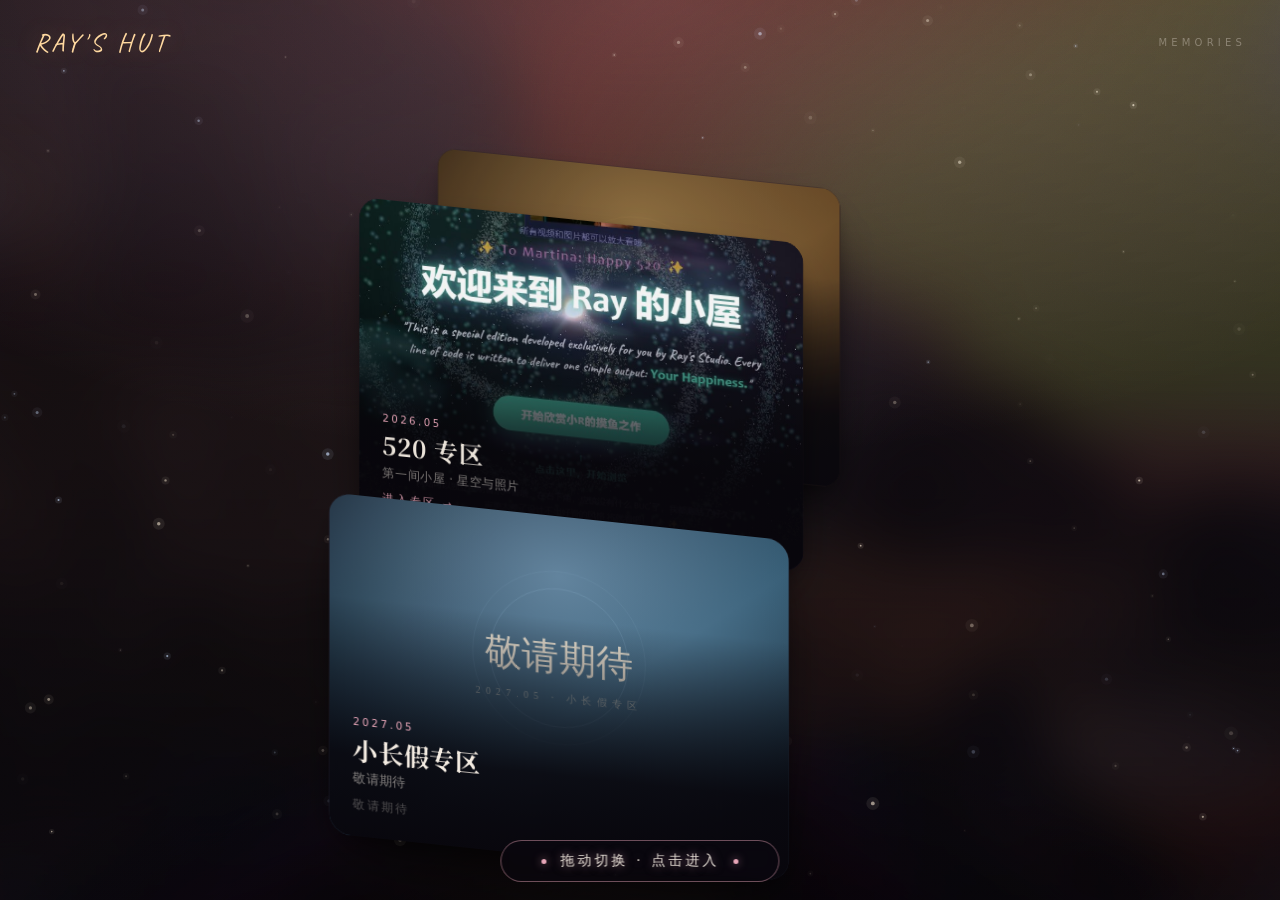
==== preview/index.html @ ca601b67 "feat: 新增门户预览版（/preview/）" ====
<!doctype html>
<html lang="zh-CN">
  <head>
    <meta charset="UTF-8" />
    <meta name="viewport" content="width=device-width, initial-scale=1, viewport-fit=cover" />
    <title>Ray 的小屋</title>
    <link rel="preconnect" href="https://fonts.googleapis.com" />
    <link rel="preconnect" href="https://fonts.gstatic.com" crossorigin />
    <link href="https://fonts.googleapis.com/css2?family=Caveat:wght@500;700&family=Noto+Serif+SC:wght@500;700&display=swap" rel="stylesheet" />
    <link rel="icon" href="./520/%E5%9B%BE%E6%A0%87.ico" />
    <script type="module" crossorigin src="./assets/index-DosHElN5.js"></script>
    <link rel="stylesheet" crossorigin href="./assets/index-BkQzFIKy.css">
  </head>
  <body>
    <div id="root"></div>
  </body>
</html>
---- preview/assets/index-BkQzFIKy.css ----
.card-swap{position:relative;width:100%;height:100%;outline:none;-webkit-tap-highlight-color:transparent}.card-swap-sizer{max-height:100%;overflow:hidden;pointer-events:none}.card-swap-sizer>span{display:block;width:100%;max-width:var(--swap-stage-w);aspect-ratio:var(--swap-ratio)}.card-swap-stage{position:absolute;top:50%;left:50%;width:var(--swap-stage-w);height:var(--swap-stage-h);perspective:900px;transform:translate(-50%,-50%);pointer-events:none}.card-swap-slot{position:absolute;top:var(--swap-oy);left:var(--swap-ox);width:var(--swap-w);height:var(--swap-h);margin:calc(var(--swap-h) / -2) 0 0 calc(var(--swap-w) / -2);border-radius:var(--swap-radius);overflow:hidden;isolation:isolate;box-shadow:var(--swap-shadow);pointer-events:auto;user-select:none;-webkit-user-select:none;touch-action:pan-y;backface-visibility:hidden;-webkit-backface-visibility:hidden}.card-swap:focus-visible .card-swap-slot[data-front]{outline:2px solid var(--swap-ink);outline-offset:3px}.card-swap-shade{position:absolute;top:0;right:0;bottom:0;left:0;z-index:3;border-radius:inherit;background:var(--swap-shade);opacity:0;pointer-events:none}.card-swap-card{position:relative;width:100%;height:100%;box-sizing:border-box;border-radius:inherit;overflow:hidden;isolation:isolate;background:var(--swap-tile);color:var(--swap-ink)}.card-swap-card-rim{position:absolute;top:0;right:0;bottom:0;left:0;z-index:2;border-radius:inherit;box-shadow:inset 0 0 0 1px var(--swap-tile-edge),inset 0 1px 0 var(--swap-tile-highlight);pointer-events:none}.card-swap-item{display:flex;flex-direction:column;gap:6px;height:100%;padding:6px;box-sizing:border-box}.card-swap-head{display:flex;flex:none;align-items:center;gap:10px;min-width:0;height:30px;padding:0 6px}.card-swap-icon{display:grid;flex:none;place-items:center;width:24px;height:24px;border-radius:50%;background:var(--swap-badge)}.card-swap-title{overflow:hidden;font-size:14px;font-weight:500;line-height:1.2;letter-spacing:-.01em;text-overflow:ellipsis;white-space:nowrap}.card-swap-media{position:relative;flex:1;min-height:0;overflow:hidden;border-radius:max(0px,calc(var(--swap-radius) - 6px));background:var(--swap-badge)}.card-swap-media img{position:absolute;top:0;right:0;bottom:0;left:0;display:block;width:100%;height:100%;object-fit:cover;pointer-events:none;-webkit-user-select:none;user-select:none;-webkit-user-drag:none}.card-swap-media:after{content:"";position:absolute;top:0;right:0;bottom:0;left:0;border-radius:inherit;box-shadow:inset 0 0 0 1px var(--swap-media-edge);pointer-events:none}:root{--accent: #e8a6b8;--ink: #f4ece2}*{box-sizing:border-box}html,body,#root{height:100%;margin:0}body{background:#07050b;color:var(--ink);font-family:PingFang SC,Microsoft YaHei,ui-sans-serif,system-ui,sans-serif;overflow:hidden;-webkit-tap-highlight-color:transparent}.page{position:fixed;top:0;right:0;bottom:0;left:0;transition:filter .55s ease,transform .9s ease}.page.leaving{filter:blur(32px) brightness(.72);transform:scale(1.06);pointer-events:none}.backdrop{position:absolute;top:0;right:0;bottom:0;left:0;z-index:0;overflow:hidden}.bg-layer{position:absolute;top:-6%;right:-6%;bottom:-6%;left:-6%;background-size:cover;background-position:center;filter:blur(30px) brightness(.5) saturate(1.25);transform:scale(1.08);opacity:0;transition:opacity .9s ease;will-change:opacity}.bg-layer.on{opacity:1}.bg-layer.fade{animation:bgIn 1.1s ease both}@keyframes bgIn{0%{opacity:0}to{opacity:1}}.tint{position:absolute;top:0;right:0;bottom:0;left:0;background:radial-gradient(120% 80% at 50% 0%,color-mix(in srgb,var(--accent) 26%,transparent),transparent 64%),radial-gradient(90% 60% at 50% 112%,rgba(0,0,0,.8),transparent 62%),linear-gradient(180deg,#07050b80,#07050bdb);transition:background .8s ease}.stars{position:absolute;top:0;right:0;bottom:0;left:0;z-index:1;pointer-events:none;opacity:1;mix-blend-mode:screen}.grain{position:absolute;top:0;right:0;bottom:0;left:0;z-index:2;pointer-events:none;opacity:.055;mix-blend-mode:overlay;background-image:url("data:image/svg+xml;utf8,<svg xmlns='http://www.w3.org/2000/svg' width='140' height='140'><filter id='n'><feTurbulence type='fractalNoise' baseFrequency='0.9' numOctaves='2' stitchTiles='stitch'/></filter><rect width='140' height='140' filter='url(%23n)'/></svg>");background-size:140px 140px}.top{position:absolute;top:0;left:0;right:0;z-index:5;display:flex;justify-content:space-between;align-items:center;padding:26px 34px;pointer-events:none}.logo{font-family:Caveat,cursive;font-size:26px;letter-spacing:4px;color:#ffd9a0;text-shadow:0 0 24px rgba(255,190,120,.3)}.tag{font-size:10px;letter-spacing:.42em;color:#f4ece259}.swap-wrap{position:absolute;top:0;right:0;bottom:0;left:0;z-index:4}.swap-wrap .card-swap-stage{margin:-92px 0 0 -40px}.zone-card{position:absolute;top:0;right:0;bottom:0;left:0;overflow:hidden;background:linear-gradient(165deg,color-mix(in srgb,var(--accent) 14%,#191320),#120d18);color:var(--ink)}.zone-media{position:absolute;top:0;right:0;bottom:0;left:0;overflow:hidden;background:#120e18}.zone-media img{width:100%;height:100%;object-fit:cover;display:block}.zone-media:after{content:"";position:absolute;top:0;right:0;bottom:0;left:0;background:linear-gradient(0deg,#08060cfa,#08060ce6,#08060c73 48%,#08060c00 70%)}.zone-body{position:absolute;left:0;right:0;bottom:0;padding:22px 24px 24px}.zone-date{font-size:10.5px;letter-spacing:.24em;color:var(--accent)}.zone-body h2{font-family:"Noto Serif SC",serif;font-weight:700;font-size:25px;margin:7px 0 5px;line-height:1.25;letter-spacing:.02em}.zone-body p{margin:0;font-size:12.5px;color:#f4ece285}.zone-enter{display:inline-block;margin-top:10px;font-size:11.5px;letter-spacing:.18em;color:var(--accent);opacity:.92}.zone-card.soon .zone-media img{filter:saturate(.9)}.zone-card.soon .zone-enter{color:#f4ece252}.hint{position:absolute;left:50%;bottom:18px;transform:translate(-50%);z-index:5;display:inline-flex;align-items:center;padding:11px 26px;border-radius:999px;white-space:nowrap;pointer-events:none;font-size:14px;font-weight:500;letter-spacing:.22em;color:#faf3e8e6;text-shadow:0 0 10px color-mix(in srgb,var(--accent) 55%,transparent);border:1px solid color-mix(in srgb,var(--accent) 45%,transparent);background:#0c09128c;backdrop-filter:blur(8px);-webkit-backdrop-filter:blur(8px);animation:hintBreath 3.2s ease-in-out infinite}@keyframes hintBreath{0%,to{border-color:color-mix(in srgb,var(--accent) 32%,transparent);box-shadow:0 0 10px color-mix(in srgb,var(--accent) 18%,transparent),inset 0 0 8px color-mix(in srgb,var(--accent) 10%,transparent)}50%{border-color:color-mix(in srgb,var(--accent) 78%,transparent);box-shadow:0 0 28px color-mix(in srgb,var(--accent) 48%,transparent),0 0 60px color-mix(in srgb,var(--accent) 18%,transparent),inset 0 0 16px color-mix(in srgb,var(--accent) 20%,transparent)}}.hint .dot{display:inline-block;width:5px;height:5px;border-radius:50%;background:var(--accent);margin:0 14px;vertical-align:middle;box-shadow:0 0 8px color-mix(in srgb,var(--accent) 70%,transparent);animation:breathe 2.4s ease-in-out infinite}@keyframes breathe{0%,to{opacity:.3}50%{opacity:1}}.flash{position:absolute;top:0;right:0;bottom:0;left:0;z-index:20;background:#fff7ea;opacity:0;pointer-events:none;transition:opacity .55s ease}.flash.on{opacity:1}.toast{position:absolute;left:50%;bottom:74px;transform:translate(-50%,10px);z-index:20;padding:9px 18px;border-radius:999px;background:#14101ae6;border:1px solid rgba(255,255,255,.12);font-size:12px;letter-spacing:.1em;color:#f4ece2cc;opacity:0;pointer-events:none;transition:opacity .3s ease,transform .3s ease}.toast.on{opacity:1;transform:translate(-50%)}@media (max-width: 767px){.swap-wrap .card-swap-stage{margin:-28px 0 0}}@media (max-width: 640px){.top{padding:20px}.logo{font-size:22px}.tag{display:none}.zone-body{padding:16px 18px 18px}.zone-body h2{font-size:22px}.hint{font-size:12px;padding:9px 18px;letter-spacing:.16em;bottom:14px}}.enter-zoom{position:fixed;top:0;right:0;bottom:0;left:0;z-index:30;background-size:cover;background-position:center;transform-origin:50% 58%;animation:dive .8s cubic-bezier(.35,0,.2,1) forwards}@keyframes dive{0%{opacity:0;transform:scale(.74);filter:blur(10px)}28%{opacity:1;filter:blur(0)}to{opacity:1;transform:scale(1.65);filter:blur(2px)}}.enter-veil{position:absolute;top:0;right:0;bottom:0;left:0;background:radial-gradient(circle at 50% 52%,#0000 26%,#0000009e);opacity:0;animation:veil .8s ease forwards}@keyframes veil{0%,50%{opacity:0}to{opacity:1}}
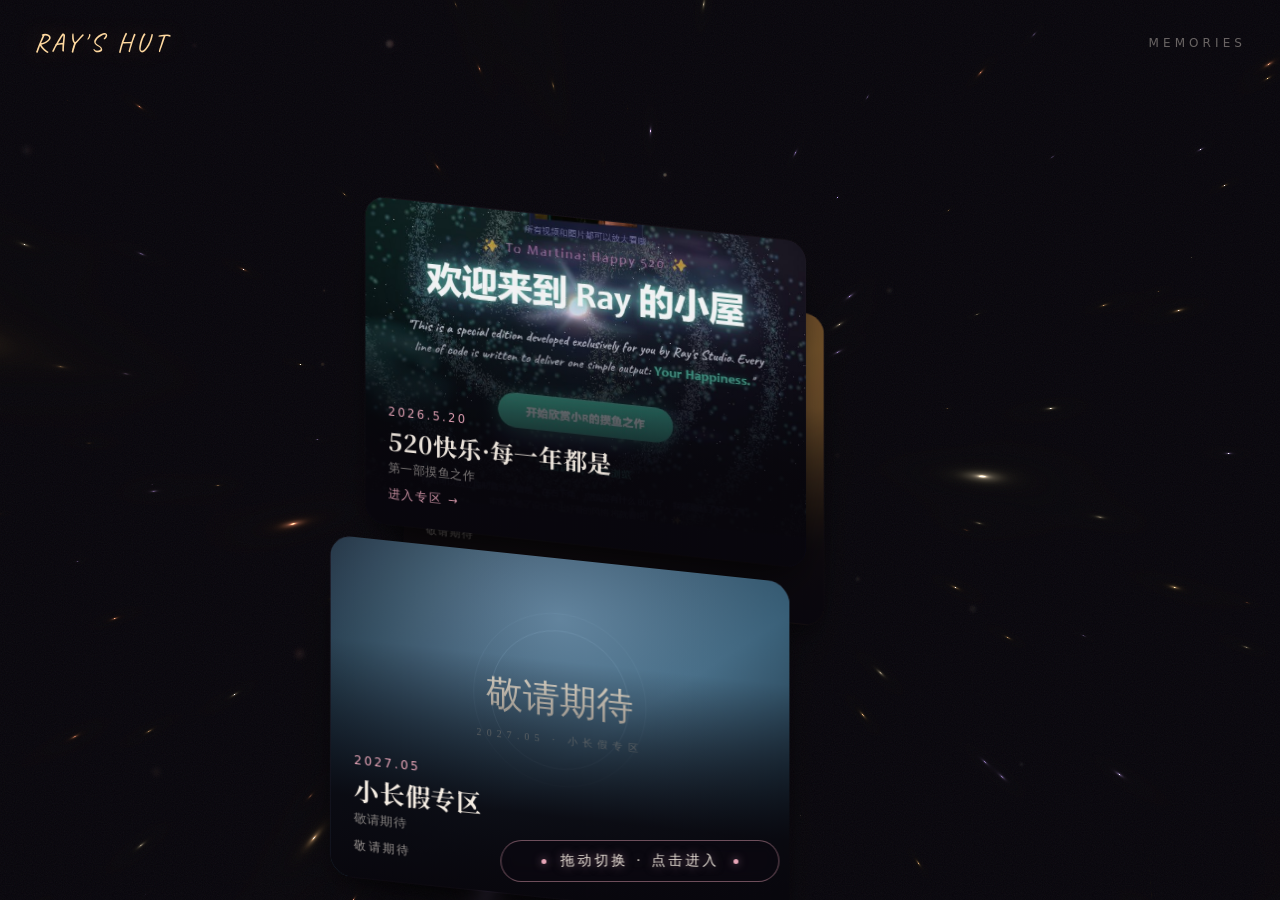
==== commit c64d0282: "feat(portal): ?????????+???????????????????????????" ====
--- a/preview/index.html
+++ b/preview/index.html
@@ -8,8 +8,8 @@
     <link rel="preconnect" href="https://fonts.gstatic.com" crossorigin />
     <link href="https://fonts.googleapis.com/css2?family=Caveat:wght@500;700&family=Noto+Serif+SC:wght@500;700&display=swap" rel="stylesheet" />
     <link rel="icon" href="./520/%E5%9B%BE%E6%A0%87.ico" />
-    <script type="module" crossorigin src="./assets/index-DosHElN5.js"></script>
-    <link rel="stylesheet" crossorigin href="./assets/index-BkQzFIKy.css">
+    <script type="module" crossorigin src="./assets/index-ryickRd9.js"></script>
+    <link rel="stylesheet" crossorigin href="./assets/index-BBUZk8Dk.css">
   </head>
   <body>
     <div id="root"></div>
--- a/preview/assets/index-BBUZk8Dk.css
+++ b/preview/assets/index-BBUZk8Dk.css
@@ -0,0 +1 @@
+.card-swap{position:relative;width:100%;height:100%;outline:none;-webkit-tap-highlight-color:transparent}.card-swap-sizer{max-height:100%;overflow:hidden;pointer-events:none}.card-swap-sizer>span{display:block;width:100%;max-width:var(--swap-stage-w);aspect-ratio:var(--swap-ratio)}.card-swap-stage{position:absolute;top:50%;left:50%;width:var(--swap-stage-w);height:var(--swap-stage-h);perspective:900px;transform:translate(-50%,-50%);pointer-events:none}.card-swap-slot{position:absolute;top:var(--swap-oy);left:var(--swap-ox);width:var(--swap-w);height:var(--swap-h);margin:calc(var(--swap-h) / -2) 0 0 calc(var(--swap-w) / -2);border-radius:var(--swap-radius);overflow:hidden;isolation:isolate;box-shadow:var(--swap-shadow);pointer-events:auto;user-select:none;-webkit-user-select:none;touch-action:pan-y;backface-visibility:hidden;-webkit-backface-visibility:hidden}.card-swap:focus-visible .card-swap-slot[data-front]{outline:2px solid var(--swap-ink);outline-offset:3px}.card-swap-shade{position:absolute;top:0;right:0;bottom:0;left:0;z-index:3;border-radius:inherit;background:var(--swap-shade);opacity:0;pointer-events:none}.card-swap-card{position:relative;width:100%;height:100%;box-sizing:border-box;border-radius:inherit;overflow:hidden;isolation:isolate;background:var(--swap-tile);color:var(--swap-ink)}.card-swap-card-rim{position:absolute;top:0;right:0;bottom:0;left:0;z-index:2;border-radius:inherit;box-shadow:inset 0 0 0 1px var(--swap-tile-edge),inset 0 1px 0 var(--swap-tile-highlight);pointer-events:none}.card-swap-item{display:flex;flex-direction:column;gap:6px;height:100%;padding:6px;box-sizing:border-box}.card-swap-head{display:flex;flex:none;align-items:center;gap:10px;min-width:0;height:30px;padding:0 6px}.card-swap-icon{display:grid;flex:none;place-items:center;width:24px;height:24px;border-radius:50%;background:var(--swap-badge)}.card-swap-title{overflow:hidden;font-size:14px;font-weight:500;line-height:1.2;letter-spacing:-.01em;text-overflow:ellipsis;white-space:nowrap}.card-swap-media{position:relative;flex:1;min-height:0;overflow:hidden;border-radius:max(0px,calc(var(--swap-radius) - 6px));background:var(--swap-badge)}.card-swap-media img{position:absolute;top:0;right:0;bottom:0;left:0;display:block;width:100%;height:100%;object-fit:cover;pointer-events:none;-webkit-user-select:none;user-select:none;-webkit-user-drag:none}.card-swap-media:after{content:"";position:absolute;top:0;right:0;bottom:0;left:0;border-radius:inherit;box-shadow:inset 0 0 0 1px var(--swap-media-edge);pointer-events:none}.galaxy-container{position:relative;width:100%;height:100%;overflow:hidden}.galaxy-canvas{position:absolute;top:0;right:0;bottom:0;left:0;display:block;width:100%;height:100%}.particles-container{position:relative;width:100%;height:100%;overflow:hidden}.particles-canvas{position:absolute;top:0;right:0;bottom:0;left:0;display:block;width:100%;height:100%}:root{--accent: #e8a6b8;--ink: #f4ece2}*{box-sizing:border-box}html,body,#root{height:100%;margin:0}body{background:#07050b;color:var(--ink);font-family:PingFang SC,Microsoft YaHei,ui-sans-serif,system-ui,sans-serif;overflow:hidden;-webkit-tap-highlight-color:transparent}.page{position:fixed;top:0;right:0;bottom:0;left:0;transition:filter .55s ease,transform .9s ease}.page.leaving{filter:blur(32px) brightness(.72);transform:scale(1.06);pointer-events:none}.sky{position:absolute;top:0;right:0;bottom:0;left:0;z-index:1;pointer-events:none;mix-blend-mode:screen}.sky>*{position:absolute;top:0;right:0;bottom:0;left:0;width:100%;height:100%}.grain{position:absolute;top:0;right:0;bottom:0;left:0;z-index:2;pointer-events:none;opacity:.055;mix-blend-mode:overlay;background-image:url("data:image/svg+xml;utf8,<svg xmlns='http://www.w3.org/2000/svg' width='140' height='140'><filter id='n'><feTurbulence type='fractalNoise' baseFrequency='0.9' numOctaves='2' stitchTiles='stitch'/></filter><rect width='140' height='140' filter='url(%23n)'/></svg>");background-size:140px 140px}.top{position:absolute;top:0;left:0;right:0;z-index:5;display:flex;justify-content:space-between;align-items:center;padding:26px 34px;pointer-events:none}.logo{font-family:Caveat,cursive;white-space:nowrap;font-size:26px;letter-spacing:4px;color:#ffd9a0;text-shadow:0 0 24px rgba(255,190,120,.3)}.tag{font-size:12px;letter-spacing:.34em;color:#f4ece266;white-space:nowrap}.swap-wrap{position:absolute;top:0;right:0;bottom:0;left:0;z-index:4}.swap-wrap .card-swap-stage{margin:-92px 0 0 -40px}.zone-card{position:absolute;top:0;right:0;bottom:0;left:0;overflow:hidden;background:linear-gradient(165deg,color-mix(in srgb,var(--accent) 14%,#191320),#120d18);color:var(--ink)}.zone-media{position:absolute;top:0;right:0;bottom:0;left:0;overflow:hidden;background:#120e18}.zone-media img{width:100%;height:100%;object-fit:cover;display:block}.zone-media:after{content:"";position:absolute;top:0;right:0;bottom:0;left:0;background:linear-gradient(0deg,#08060cfa,#08060ce6,#08060c73 48%,#08060c00 70%)}.zone-body{position:absolute;left:0;right:0;bottom:0;padding:22px 24px 24px}.zone-date{font-size:12px;letter-spacing:.2em;color:var(--accent)}.zone-body h2{font-family:"Noto Serif SC",serif;font-weight:700;font-size:25px;margin:7px 0 5px;line-height:1.25;letter-spacing:.02em}.zone-body p{margin:0;font-size:12.5px;color:#f4ece285}.zone-enter{display:inline-block;margin-top:10px;font-size:12px;letter-spacing:.18em;color:var(--accent);opacity:.92}.zone-card.soon .zone-media img{filter:saturate(.9)}.zone-card.soon .zone-enter{color:#f4ece2a8}.hint{position:absolute;left:50%;bottom:18px;transform:translate(-50%);z-index:5;display:inline-flex;align-items:center;padding:11px 26px;border-radius:999px;white-space:nowrap;pointer-events:none;font-size:14px;font-weight:500;letter-spacing:.22em;color:#faf3e8e6;text-shadow:0 0 10px color-mix(in srgb,var(--accent) 55%,transparent);border:1px solid color-mix(in srgb,var(--accent) 45%,transparent);background:#0c09128c;backdrop-filter:blur(8px);-webkit-backdrop-filter:blur(8px);animation:hintBreath 3.2s ease-in-out infinite}@keyframes hintBreath{0%,to{border-color:color-mix(in srgb,var(--accent) 32%,transparent);box-shadow:0 0 10px color-mix(in srgb,var(--accent) 18%,transparent),inset 0 0 8px color-mix(in srgb,var(--accent) 10%,transparent)}50%{border-color:color-mix(in srgb,var(--accent) 78%,transparent);box-shadow:0 0 28px color-mix(in srgb,var(--accent) 48%,transparent),0 0 60px color-mix(in srgb,var(--accent) 18%,transparent),inset 0 0 16px color-mix(in srgb,var(--accent) 20%,transparent)}}.hint .dot{display:inline-block;width:5px;height:5px;border-radius:50%;background:var(--accent);margin:0 14px;vertical-align:middle;box-shadow:0 0 8px color-mix(in srgb,var(--accent) 70%,transparent);animation:breathe 2.4s ease-in-out infinite}@keyframes breathe{0%,to{opacity:.3}50%{opacity:1}}.flash{position:absolute;top:0;right:0;bottom:0;left:0;z-index:20;background:#fff7ea;opacity:0;pointer-events:none;transition:opacity .55s ease}.flash.on{opacity:1}.toast{position:absolute;left:50%;bottom:74px;transform:translate(-50%,10px);z-index:20;padding:9px 18px;border-radius:999px;background:#14101ae6;border:1px solid rgba(255,255,255,.12);font-size:12px;letter-spacing:.1em;color:#f4ece2cc;opacity:0;pointer-events:none;transition:opacity .3s ease,transform .3s ease}.toast.on{opacity:1;transform:translate(-50%)}@media (max-width: 767px){.swap-wrap .card-swap-stage{margin:-28px 0 0}}@media (max-width: 640px){.top{padding:20px}.logo{font-size:22px}.tag{font-size:12px;letter-spacing:.3em}.zone-body{padding:16px 18px 18px}.zone-body h2{font-size:22px}.hint{font-size:12px;padding:9px 18px;letter-spacing:.16em;bottom:14px}}.enter-zoom{position:fixed;top:0;right:0;bottom:0;left:0;z-index:30;background-size:cover;background-position:center;transform-origin:50% 58%;animation:dive .8s cubic-bezier(.35,0,.2,1) forwards}@keyframes dive{0%{opacity:0;transform:scale(.74);filter:blur(10px)}28%{opacity:1;filter:blur(0)}to{opacity:1;transform:scale(1.65);filter:blur(2px)}}.enter-veil{position:absolute;top:0;right:0;bottom:0;left:0;background:radial-gradient(circle at 50% 52%,#0000 26%,#0000009e);opacity:0;animation:veil .8s ease forwards}@keyframes veil{0%,50%{opacity:0}to{opacity:1}}@media (max-width: 380px){.zone-body{padding:14px 16px 16px}.zone-body h2{font-size:17px;letter-spacing:0}.zone-body p{font-size:12px}.zone-date{letter-spacing:.14em}.zone-media:after{background:linear-gradient(0deg,#08060cfc,#08060cf5 36%,#08060cc7 56%,#08060c1f 82%)}}
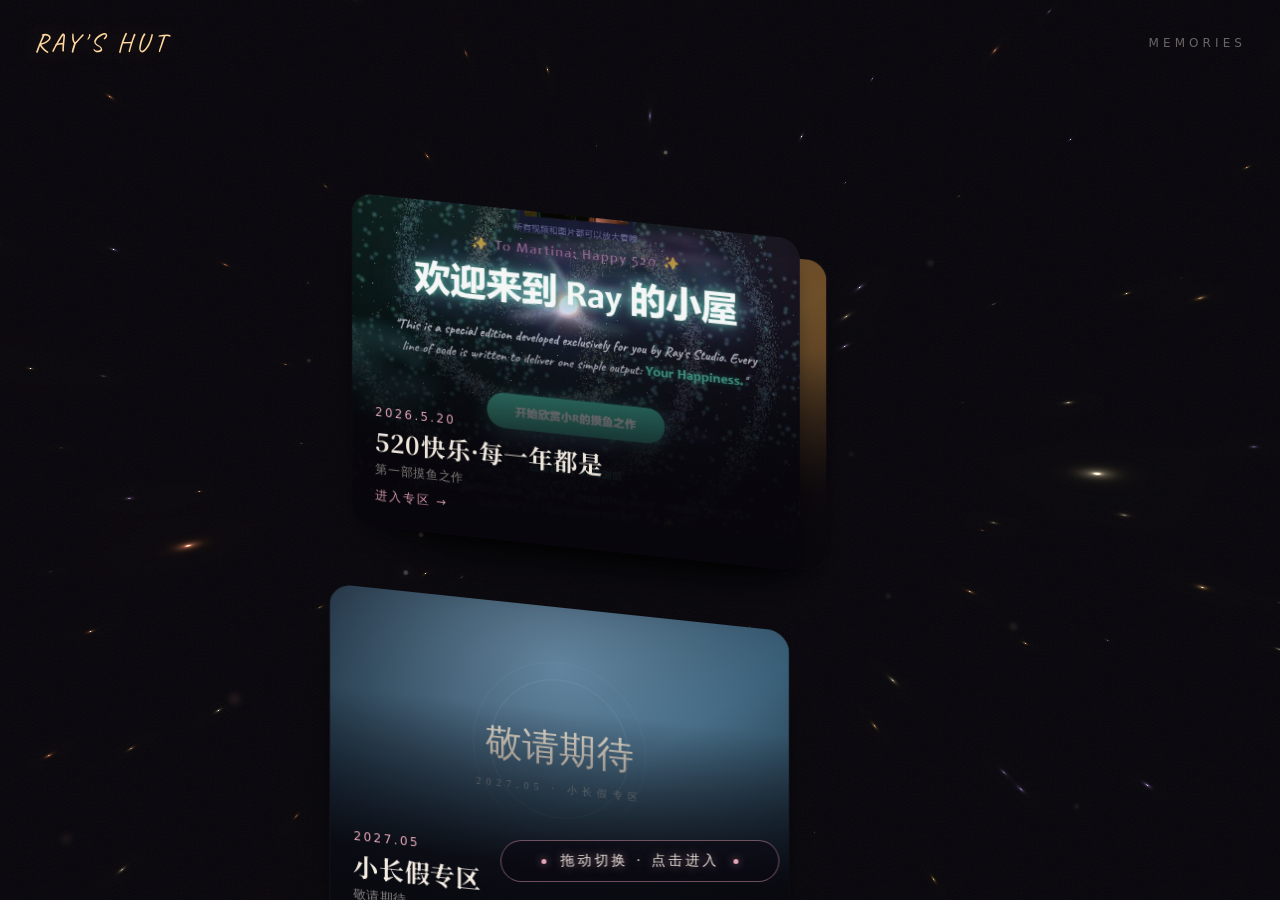
==== commit a13743f9: "fix(portal): 专区卡片去掉重复的「敬请期待」" ====
--- a/preview/index.html
+++ b/preview/index.html
@@ -8,7 +8,7 @@
     <link rel="preconnect" href="https://fonts.gstatic.com" crossorigin />
     <link href="https://fonts.googleapis.com/css2?family=Caveat:wght@500;700&family=Noto+Serif+SC:wght@500;700&display=swap" rel="stylesheet" />
     <link rel="icon" href="./520/%E5%9B%BE%E6%A0%87.ico" />
-    <script type="module" crossorigin src="./assets/index-ryickRd9.js"></script>
+    <script type="module" crossorigin src="./assets/index-B_WQ0HqA.js"></script>
     <link rel="stylesheet" crossorigin href="./assets/index-BBUZk8Dk.css">
   </head>
   <body>
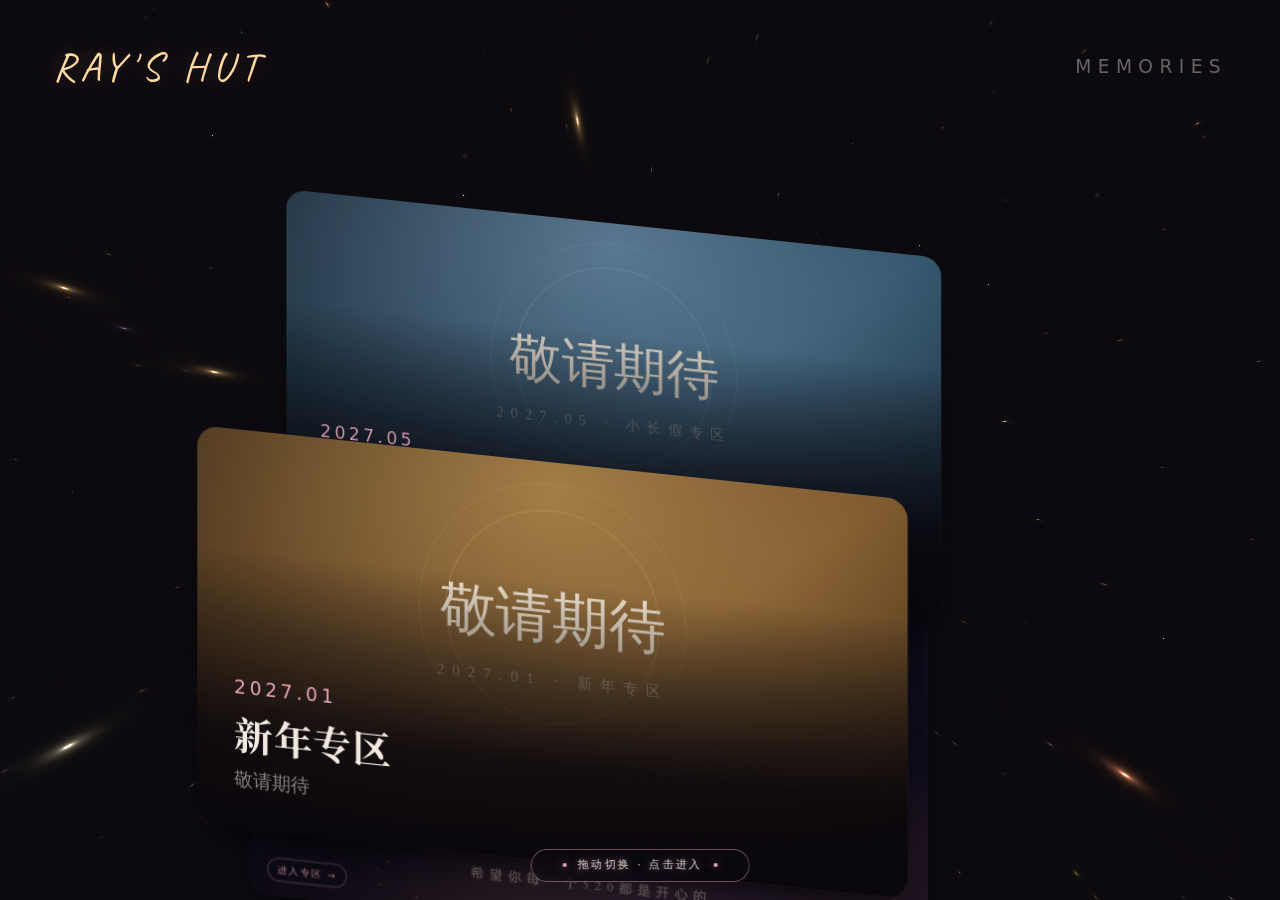
==== commit ebc38384: "feat(portal): 520 卡片改用节日封面（16:9），卡片随窗口缩放，文字同步缩放" ====
--- a/preview/index.html
+++ b/preview/index.html
@@ -8,8 +8,8 @@
     <link rel="preconnect" href="https://fonts.gstatic.com" crossorigin />
     <link href="https://fonts.googleapis.com/css2?family=Caveat:wght@500;700&family=Noto+Serif+SC:wght@500;700&display=swap" rel="stylesheet" />
     <link rel="icon" href="./520/%E5%9B%BE%E6%A0%87.ico" />
-    <script type="module" crossorigin src="./assets/index-B_WQ0HqA.js"></script>
-    <link rel="stylesheet" crossorigin href="./assets/index-BBUZk8Dk.css">
+    <script type="module" crossorigin src="./assets/index-Cjdm027T.js"></script>
+    <link rel="stylesheet" crossorigin href="./assets/index-hBitjpbP.css">
   </head>
   <body>
     <div id="root"></div>
--- a/preview/assets/index-hBitjpbP.css
+++ b/preview/assets/index-hBitjpbP.css
@@ -0,0 +1 @@
+.card-swap{position:relative;width:100%;height:100%;outline:none;-webkit-tap-highlight-color:transparent}.card-swap-sizer{max-height:100%;overflow:hidden;pointer-events:none}.card-swap-sizer>span{display:block;width:100%;max-width:var(--swap-stage-w);aspect-ratio:var(--swap-ratio)}.card-swap-stage{position:absolute;top:50%;left:50%;width:var(--swap-stage-w);height:var(--swap-stage-h);perspective:900px;transform:translate(-50%,-50%);pointer-events:none}.card-swap-slot{position:absolute;top:var(--swap-oy);left:var(--swap-ox);width:var(--swap-w);height:var(--swap-h);margin:calc(var(--swap-h) / -2) 0 0 calc(var(--swap-w) / -2);border-radius:var(--swap-radius);overflow:hidden;isolation:isolate;box-shadow:var(--swap-shadow);pointer-events:auto;user-select:none;-webkit-user-select:none;touch-action:pan-y;backface-visibility:hidden;-webkit-backface-visibility:hidden}.card-swap:focus-visible .card-swap-slot[data-front]{outline:2px solid var(--swap-ink);outline-offset:3px}.card-swap-shade{position:absolute;top:0;right:0;bottom:0;left:0;z-index:3;border-radius:inherit;background:var(--swap-shade);opacity:0;pointer-events:none}.card-swap-card{position:relative;width:100%;height:100%;box-sizing:border-box;border-radius:inherit;overflow:hidden;isolation:isolate;background:var(--swap-tile);color:var(--swap-ink)}.card-swap-card-rim{position:absolute;top:0;right:0;bottom:0;left:0;z-index:2;border-radius:inherit;box-shadow:inset 0 0 0 1px var(--swap-tile-edge),inset 0 1px 0 var(--swap-tile-highlight);pointer-events:none}.card-swap-item{display:flex;flex-direction:column;gap:6px;height:100%;padding:6px;box-sizing:border-box}.card-swap-head{display:flex;flex:none;align-items:center;gap:10px;min-width:0;height:30px;padding:0 6px}.card-swap-icon{display:grid;flex:none;place-items:center;width:24px;height:24px;border-radius:50%;background:var(--swap-badge)}.card-swap-title{overflow:hidden;font-size:14px;font-weight:500;line-height:1.2;letter-spacing:-.01em;text-overflow:ellipsis;white-space:nowrap}.card-swap-media{position:relative;flex:1;min-height:0;overflow:hidden;border-radius:max(0px,calc(var(--swap-radius) - 6px));background:var(--swap-badge)}.card-swap-media img{position:absolute;top:0;right:0;bottom:0;left:0;display:block;width:100%;height:100%;object-fit:cover;pointer-events:none;-webkit-user-select:none;user-select:none;-webkit-user-drag:none}.card-swap-media:after{content:"";position:absolute;top:0;right:0;bottom:0;left:0;border-radius:inherit;box-shadow:inset 0 0 0 1px var(--swap-media-edge);pointer-events:none}.galaxy-container{position:relative;width:100%;height:100%;overflow:hidden}.galaxy-canvas{position:absolute;top:0;right:0;bottom:0;left:0;display:block;width:100%;height:100%}.particles-container{position:relative;width:100%;height:100%;overflow:hidden}.particles-canvas{position:absolute;top:0;right:0;bottom:0;left:0;display:block;width:100%;height:100%}:root{--accent: #e8a6b8;--ink: #f4ece2}*{box-sizing:border-box}html,body,#root{height:100%;margin:0}body{background:#07050b;color:var(--ink);font-family:PingFang SC,Microsoft YaHei,ui-sans-serif,system-ui,sans-serif;overflow:hidden;-webkit-tap-highlight-color:transparent}.page{position:fixed;top:0;right:0;bottom:0;left:0;transition:filter .55s ease,transform .9s ease}.page.leaving{filter:blur(32px) brightness(.72);transform:scale(1.06);pointer-events:none}.sky{position:absolute;top:0;right:0;bottom:0;left:0;z-index:1;pointer-events:none;mix-blend-mode:screen}.sky>*{position:absolute;top:0;right:0;bottom:0;left:0;width:100%;height:100%}.grain{position:absolute;top:0;right:0;bottom:0;left:0;z-index:2;pointer-events:none;opacity:.055;mix-blend-mode:overlay;background-image:url("data:image/svg+xml;utf8,<svg xmlns='http://www.w3.org/2000/svg' width='140' height='140'><filter id='n'><feTurbulence type='fractalNoise' baseFrequency='0.9' numOctaves='2' stitchTiles='stitch'/></filter><rect width='140' height='140' filter='url(%23n)'/></svg>");background-size:140px 140px}.top{position:absolute;top:0;left:0;right:0;z-index:5;display:flex;justify-content:space-between;align-items:center;padding:calc(26px * var(--k, 1)) calc(34px * var(--k, 1));pointer-events:none}.logo{font-family:Caveat,cursive;white-space:nowrap;font-size:calc(26px * var(--k, 1));letter-spacing:calc(4px * var(--k, 1));color:#ffd9a0;text-shadow:0 0 24px rgba(255,190,120,.3)}.tag{font-size:max(12px,calc(12px * var(--k, 1)));letter-spacing:.34em;color:#f4ece266;white-space:nowrap}.swap-wrap{position:absolute;top:0;right:0;bottom:0;left:0;z-index:4}.swap-wrap .card-swap-stage{margin:calc(var(--card-w, 460px) * -.04) 0 0 calc(var(--card-w, 460px) * -.07)}.zone-card{position:absolute;top:0;right:0;bottom:0;left:0;overflow:hidden;background:linear-gradient(165deg,color-mix(in srgb,var(--accent) 14%,#191320),#120d18);color:var(--ink)}.zone-media{position:absolute;top:0;right:0;bottom:0;left:0;overflow:hidden;background:#120e18}.zone-media img{width:100%;height:100%;object-fit:cover;display:block}.zone-media:after{content:"";position:absolute;top:0;right:0;bottom:0;left:0;background:linear-gradient(0deg,#08060cfa,#08060ce6,#08060c73 48%,#08060c00 70%)}.zone-body{position:absolute;left:0;right:0;bottom:0;padding:calc(22px * var(--k, 1)) calc(24px * var(--k, 1)) calc(24px * var(--k, 1))}.zone-date{font-size:max(11px,calc(12px * var(--k, 1)));letter-spacing:.2em;color:var(--accent)}.zone-body h2{font-family:"Noto Serif SC",serif;font-weight:700;font-size:calc(25px * var(--k, 1));margin:calc(7px * var(--k, 1)) 0 calc(5px * var(--k, 1));line-height:1.25;letter-spacing:.02em}.zone-body p{margin:0;font-size:max(11.5px,calc(12.5px * var(--k, 1)));color:#f4ece285}.zone-enter{display:inline-block;margin-top:calc(10px * var(--k, 1));font-size:calc(12px * var(--k, 1));letter-spacing:.18em;color:var(--accent);opacity:.92}.zone-card.soon .zone-media img{filter:saturate(.9)}.zone-card.bare .zone-media:after{background:linear-gradient(0deg,#08060c8c,#08060c2e 42%,#08060c00 72%)}.zone-card.bare .zone-body{left:0;right:auto;width:auto;padding:0 0 calc(10px * var(--k, 1)) calc(12px * var(--k, 1))}@media (max-width: 640px){.zone-card.bare .zone-enter{letter-spacing:.12em}}.zone-card.bare .zone-enter{margin:0;padding:calc(3px * var(--k, 1)) calc(6.5px * var(--k, 1));font-size:max(10px,calc(5.8px * var(--k, 1)));border-radius:999px;background:#0c091275;border:1px solid color-mix(in srgb,var(--accent) 42%,transparent);backdrop-filter:blur(6px);-webkit-backdrop-filter:blur(6px)}.zone-card.soon .zone-enter{color:#f4ece2a8}.hint{position:absolute;left:50%;bottom:18px;transform:translate(-50%);z-index:5;display:inline-flex;align-items:center;padding:calc(5.5px * var(--k, 1)) calc(13px * var(--k, 1));border-radius:999px;white-space:nowrap;pointer-events:none;font-size:max(10px,calc(7px * var(--k, 1)));font-weight:500;letter-spacing:.22em;color:#faf3e8e6;text-shadow:0 0 10px color-mix(in srgb,var(--accent) 55%,transparent);border:1px solid color-mix(in srgb,var(--accent) 45%,transparent);background:#0c09128c;backdrop-filter:blur(8px);-webkit-backdrop-filter:blur(8px);animation:hintBreath 3.2s ease-in-out infinite}@keyframes hintBreath{0%,to{border-color:color-mix(in srgb,var(--accent) 32%,transparent);box-shadow:0 0 10px color-mix(in srgb,var(--accent) 18%,transparent),inset 0 0 8px color-mix(in srgb,var(--accent) 10%,transparent)}50%{border-color:color-mix(in srgb,var(--accent) 78%,transparent);box-shadow:0 0 28px color-mix(in srgb,var(--accent) 48%,transparent),0 0 60px color-mix(in srgb,var(--accent) 18%,transparent),inset 0 0 16px color-mix(in srgb,var(--accent) 20%,transparent)}}.hint .dot{display:inline-block;width:calc(2.5px * var(--k, 1));height:calc(2.5px * var(--k, 1));border-radius:50%;background:var(--accent);margin:0 calc(7px * var(--k, 1));vertical-align:middle;box-shadow:0 0 8px color-mix(in srgb,var(--accent) 70%,transparent);animation:breathe 2.4s ease-in-out infinite}@keyframes breathe{0%,to{opacity:.3}50%{opacity:1}}.flash{position:absolute;top:0;right:0;bottom:0;left:0;z-index:20;background:#fff7ea;opacity:0;pointer-events:none;transition:opacity .55s ease}.flash.on{opacity:1}.toast{position:absolute;left:50%;bottom:74px;transform:translate(-50%,10px);z-index:20;padding:calc(9px * var(--k, 1)) calc(18px * var(--k, 1));border-radius:999px;background:#14101ae6;border:1px solid rgba(255,255,255,.12);font-size:calc(12px * var(--k, 1));letter-spacing:.1em;color:#f4ece2cc;opacity:0;pointer-events:none;transition:opacity .3s ease,transform .3s ease}.toast.on{opacity:1;transform:translate(-50%)}@media (max-width: 767px){.swap-wrap .card-swap-stage{margin:calc(var(--card-w, 340px) * -.08) 0 0 0}}@media (max-width: 640px){.hint{letter-spacing:.16em;bottom:14px}.tag{letter-spacing:.3em}}.enter-zoom{position:fixed;top:0;right:0;bottom:0;left:0;z-index:30;background-size:cover;background-position:center;transform-origin:50% 58%;animation:dive .8s cubic-bezier(.35,0,.2,1) forwards}@keyframes dive{0%{opacity:0;transform:scale(.74);filter:blur(10px)}28%{opacity:1;filter:blur(0)}to{opacity:1;transform:scale(1.65);filter:blur(2px)}}.enter-veil{position:absolute;top:0;right:0;bottom:0;left:0;background:radial-gradient(circle at 50% 52%,#0000 26%,#0000009e);opacity:0;animation:veil .8s ease forwards}@keyframes veil{0%,50%{opacity:0}to{opacity:1}}@media (max-width: 380px){.zone-body{padding:14px 16px 16px}.zone-body h2{font-size:17px;letter-spacing:0}.zone-body p{font-size:12px}.zone-date{letter-spacing:.14em}.zone-media:after{background:linear-gradient(0deg,#08060cfc,#08060cf5 36%,#08060cc7 56%,#08060c1f 82%)}}
